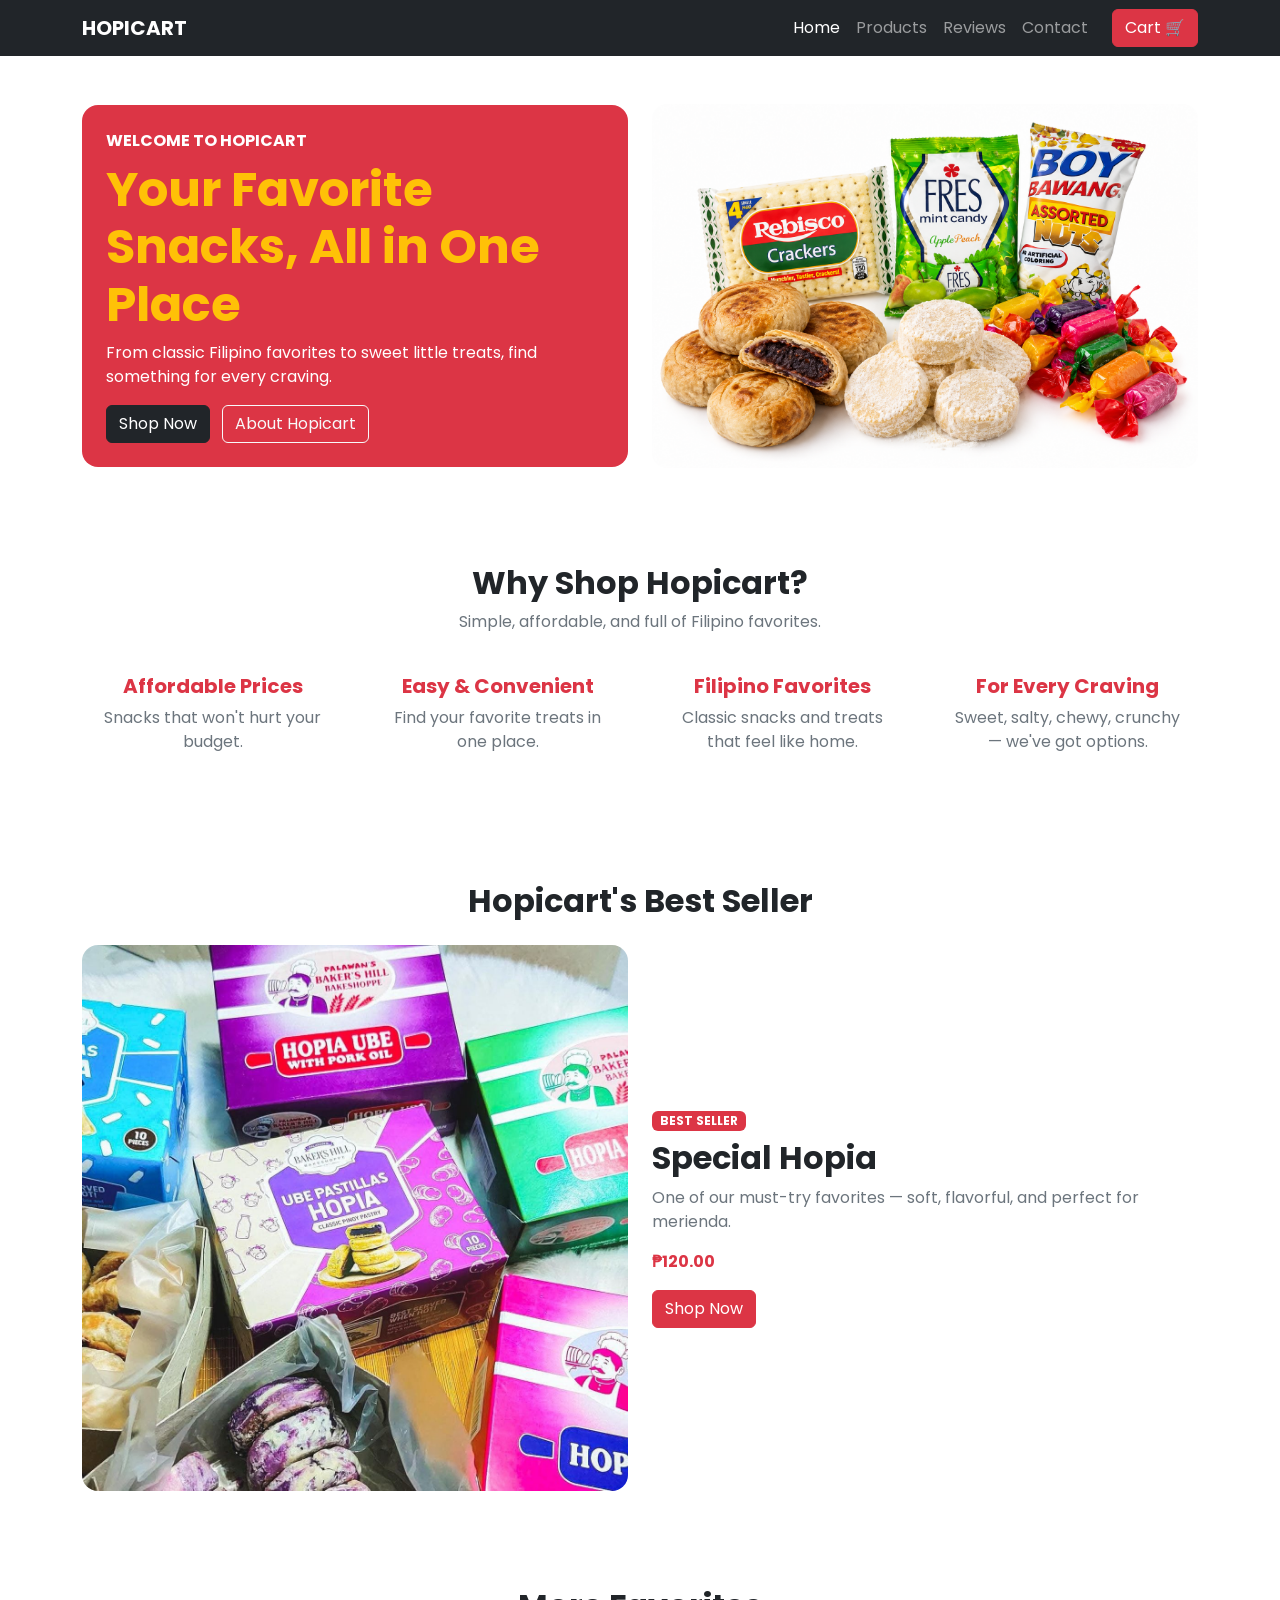
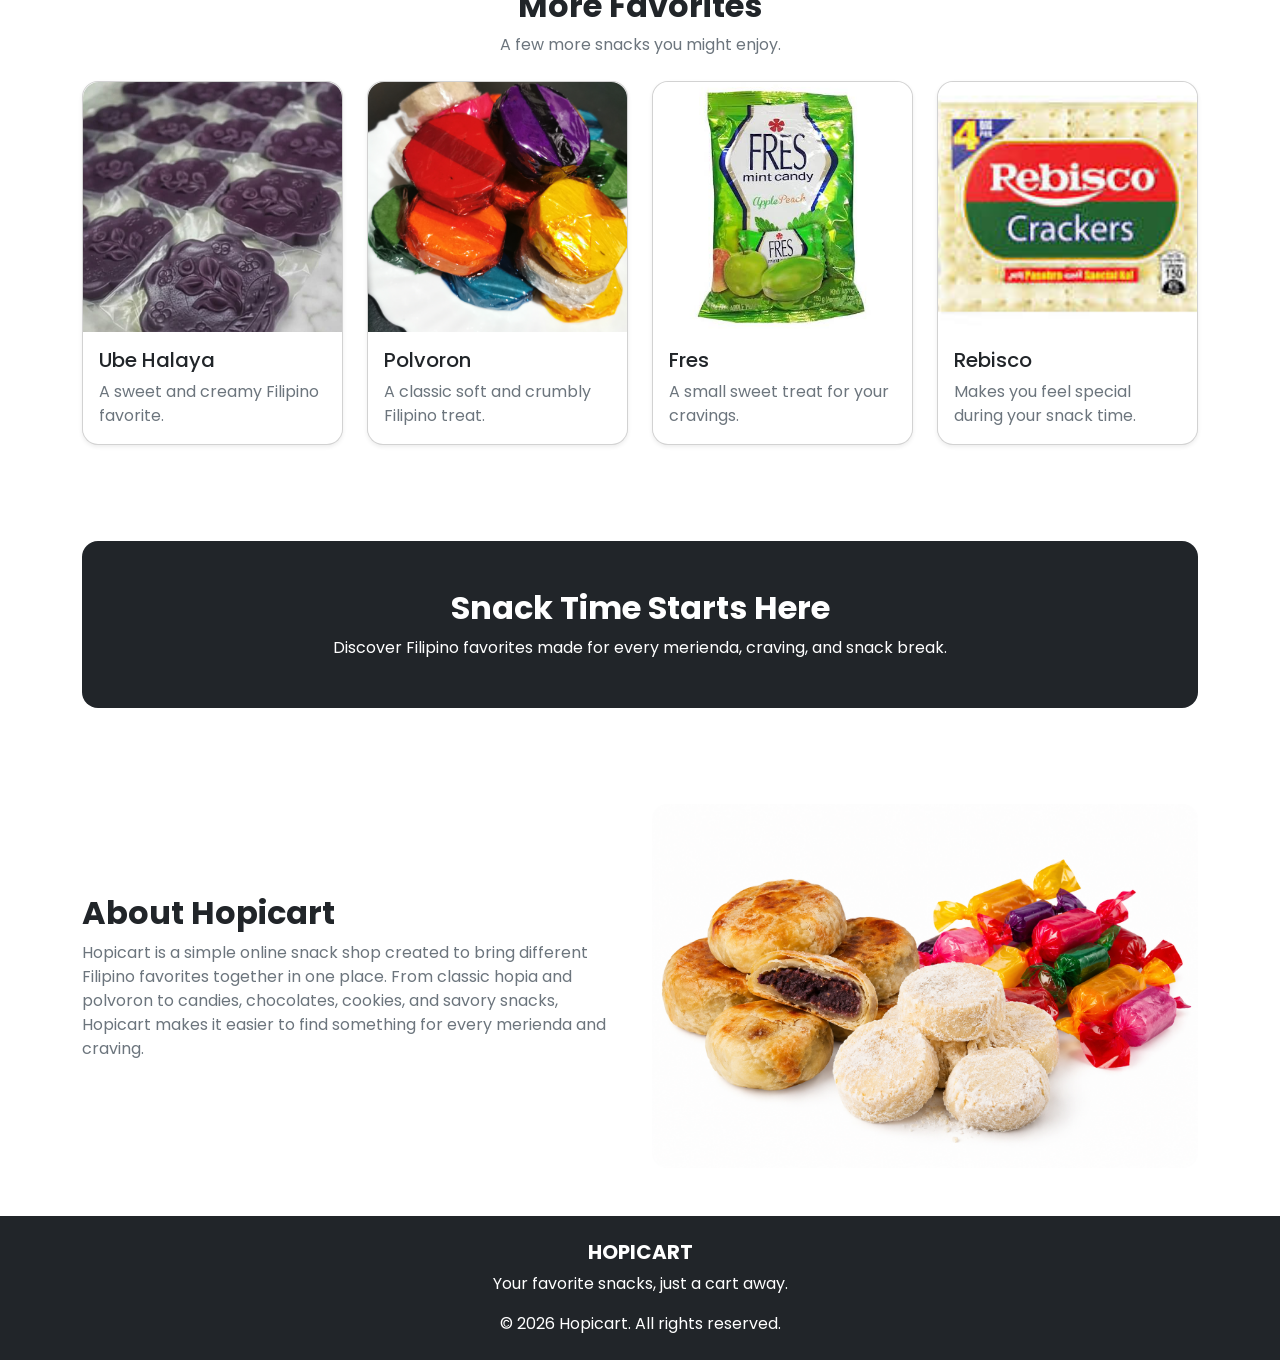
==== index.html @ 892dd205 "Add files via upload" ====
<!doctype html>
<html lang="en">
  <head>
    <meta charset="UTF-8" />
    <meta name="viewport" content="width=device-width, initial-scale=1.0" />

    <title>Hopicart - Home</title>

    <!-- Google Font -->
    <link
      href="https://fonts.googleapis.com/css2?family=Poppins:wght@400;500;600;700&display=swap"
      rel="stylesheet"
    />

    <!-- Bootstrap CSS -->
    <link
      href="https://cdn.jsdelivr.net/npm/bootstrap@5.3.8/dist/css/bootstrap.min.css"
      rel="stylesheet"
    />

    <!-- Custom CSS -->
    <link rel="stylesheet" href="style.css" />
  </head>

  <body>
    <!-- Bootstrap Navbar -->
    <header>
      <nav class="navbar navbar-expand-lg bg-dark navbar-dark">
        <div class="container">
          <a class="navbar-brand fw-bold" href="index.html"> HOPICART </a>

          <button
            class="navbar-toggler"
            type="button"
            data-bs-toggle="collapse"
            data-bs-target="#navbarNav"
          >
            <span class="navbar-toggler-icon"></span>
          </button>

          <div class="collapse navbar-collapse" id="navbarNav">
            <ul class="navbar-nav ms-auto me-3">
              <li class="nav-item">
                <a class="nav-link active" href="index.html"> Home </a>
              </li>

              <li class="nav-item">
                <a class="nav-link" href="products.html"> Products </a>
              </li>

              <li class="nav-item">
                <a class="nav-link" href="reviews.html"> Reviews </a>
              </li>

              <li class="nav-item">
                <a class="nav-link" href="contact.html"> Contact </a>
              </li>
            </ul>

            <a href="#" class="btn btn-danger"> Cart 🛒 </a>
          </div>
        </div>
      </nav>
    </header>

    <main>
      <!-- Hero Section -->
      <section class="container py-5">
        <div class="row align-items-center g-4">
          <div class="col-12 col-md-6">
            <div class="bg-danger rounded-4 p-4">
              <p class="text-white fw-bold mb-2">WELCOME TO HOPICART</p>

              <h1 class="display-5 fw-bold text-warning">
                Your Favorite Snacks, All in One Place
              </h1>

              <p class="text-secondary text-white">
                From classic Filipino favorites to sweet little treats, find
                something for every craving.
              </p>

              <a href="products.html" class="btn btn-dark me-2"> Shop Now </a>

              <a href="#about" class="btn btn-outline-light">
                About Hopicart
              </a>
            </div>
          </div>

          <div class="col-12 col-md-6">
            <img
              src="images/hero-snacks.jpg"
              class="img-fluid rounded-4"
              alt="Assorted Hopicart snacks"
            />
          </div>
        </div>
      </section>

      <!-- Why Shop Hopicart -->
      <section class="container py-5">
        <div class="text-center mb-4">
          <h2 class="fw-bold">Why Shop Hopicart?</h2>

          <p class="text-secondary">
            Simple, affordable, and full of Filipino favorites.
          </p>
        </div>

        <div class="row g-4 text-center">
          <div class="col-12 col-md-6 col-lg-3">
            <div class="p-3">
              <h3 class="h5 fw-bold text-danger">Affordable Prices</h3>

              <p class="text-secondary">Snacks that won't hurt your budget.</p>
            </div>
          </div>

          <div class="col-12 col-md-6 col-lg-3">
            <div class="p-3">
              <h3 class="h5 fw-bold text-danger">Easy & Convenient</h3>

              <p class="text-secondary">
                Find your favorite treats in one place.
              </p>
            </div>
          </div>

          <div class="col-12 col-md-6 col-lg-3">
            <div class="p-3">
              <h3 class="h5 fw-bold text-danger">Filipino Favorites</h3>

              <p class="text-secondary">
                Classic snacks and treats that feel like home.
              </p>
            </div>
          </div>

          <div class="col-12 col-md-6 col-lg-3">
            <div class="p-3">
              <h3 class="h5 fw-bold text-danger">For Every Craving</h3>

              <p class="text-secondary">
                Sweet, salty, chewy, crunchy — we've got options.
              </p>
            </div>
          </div>
        </div>
      </section>

      <!-- Bootstrap Best Seller Section -->
      <section class="container py-5">
        <div class="text-center mb-4">
          <h2 class="fw-bold">Hopicart's Best Seller</h2>
        </div>

        <div class="row align-items-center g-4">
          <div class="col-12 col-md-6">
            <img
              src="images/special-hopia.jpg"
              class="img-fluid rounded-4"
              alt="Special Hopia"
            />
          </div>

          <div class="col-12 col-md-6">
            <span class="badge bg-danger mb-2"> BEST SELLER </span>

            <h2 class="fw-bold">Special Hopia</h2>

            <p class="text-secondary">
              One of our must-try favorites — soft, flavorful, and perfect for
              merienda.
            </p>

            <p class="fw-bold text-danger">₱120.00</p>

            <a href="products.html" class="btn btn-danger"> Shop Now </a>
          </div>
        </div>
      </section>

      <!-- Bootstrap Product Cards -->
      <section class="container py-5">
        <div class="text-center mb-4">
          <h2 class="fw-bold">More Favorites</h2>

          <p class="text-secondary">A few more snacks you might enjoy.</p>
        </div>

        <div class="row g-4">
          <!-- Ube Halaya -->
          <article class="col-12 col-sm-6 col-lg-3">
            <div class="card h-100 shadow-sm rounded-4">
              <img
                src="images/ube-halaya.jpg"
                class="card-img-top rounded-top-4"
                alt="Ube Halaya"
              />

              <div class="card-body">
                <h3 class="h5 card-title">Ube Halaya</h3>

                <p class="card-text text-secondary">
                  A sweet and creamy Filipino favorite.
                </p>
              </div>
            </div>
          </article>

          <!-- Polvoron -->
          <article class="col-12 col-sm-6 col-lg-3">
            <div class="card h-100 shadow-sm rounded-4">
              <img
                src="images/polvoron.png"
                class="card-img-top rounded-top-4"
                alt="Polvoron"
              />

              <div class="card-body">
                <h3 class="h5 card-title">Polvoron</h3>

                <p class="card-text text-secondary">
                  A classic soft and crumbly Filipino treat.
                </p>
              </div>
            </div>
          </article>

          <!-- XO -->
          <article class="col-12 col-sm-6 col-lg-3">
            <div class="card h-100 shadow-sm rounded-4">
              <img
                src="images/fres.png"
                class="card-img-top rounded-top-4"
                alt="Fres Candy"
              />

              <div class="card-body">
                <h3 class="h5 card-title">Fres</h3>

                <p class="card-text text-secondary">
                  A small sweet treat for your cravings.
                </p>
              </div>
            </div>
          </article>

          <!-- Piattos -->
          <article class="col-12 col-sm-6 col-lg-3">
            <div class="card h-100 shadow-sm rounded-4">
              <img
                src="images/rebisco.png"
                class="card-img-top rounded-top-4"
                alt="Piattos"
              />

              <div class="card-body">
                <h3 class="h5 card-title">Rebisco</h3>

                <p class="card-text text-secondary">
                  Makes you feel special during your snack time.
                </p>
              </div>
            </div>
          </article>
        </div>
      </section>

      <!-- Snack Time Section -->
      <section class="container py-5">
        <div class="bg-dark text-white text-center rounded-4 p-5">
          <h2 class="fw-bold">Snack Time Starts Here</h2>

          <p class="mb-0">
            Discover Filipino favorites made for every merienda, craving, and
            snack break.
          </p>
        </div>
      </section>

      <!-- Bootstrap About Section -->
      <section id="about" class="container py-5">
        <div class="row align-items-center g-4">
          <div class="col-12 col-md-6">
            <h2 class="fw-bold">About Hopicart</h2>

            <p class="text-secondary">
              Hopicart is a simple online snack shop created to bring different
              Filipino favorites together in one place. From classic hopia and
              polvoron to candies, chocolates, cookies, and savory snacks,
              Hopicart makes it easier to find something for every merienda and
              craving.
            </p>
          </div>

          <div class="col-12 col-md-6">
            <img
              src="images/snacks.jpg"
              class="img-fluid rounded-4"
              alt="Filipino snacks"
            />
          </div>
        </div>
      </section>
    </main>

    <!-- Bootstrap Footer -->
    <footer class="bg-dark text-white text-center py-4">
      <h2 class="h5 fw-bold">HOPICART</h2>

      <p>Your favorite snacks, just a cart away.</p>

      <p class="mb-0">&copy; 2026 Hopicart. All rights reserved.</p>
    </footer>

    <!-- Bootstrap JavaScript -->
    <script src="https://cdn.jsdelivr.net/npm/bootstrap@5.3.8/dist/js/bootstrap.bundle.min.js"></script>
  </body>
</html>
---- style.css ----
body {
  font-family: "Poppins", sans-serif;
}

.card-img-top {
  height: 250px;
  object-fit: cover;
}
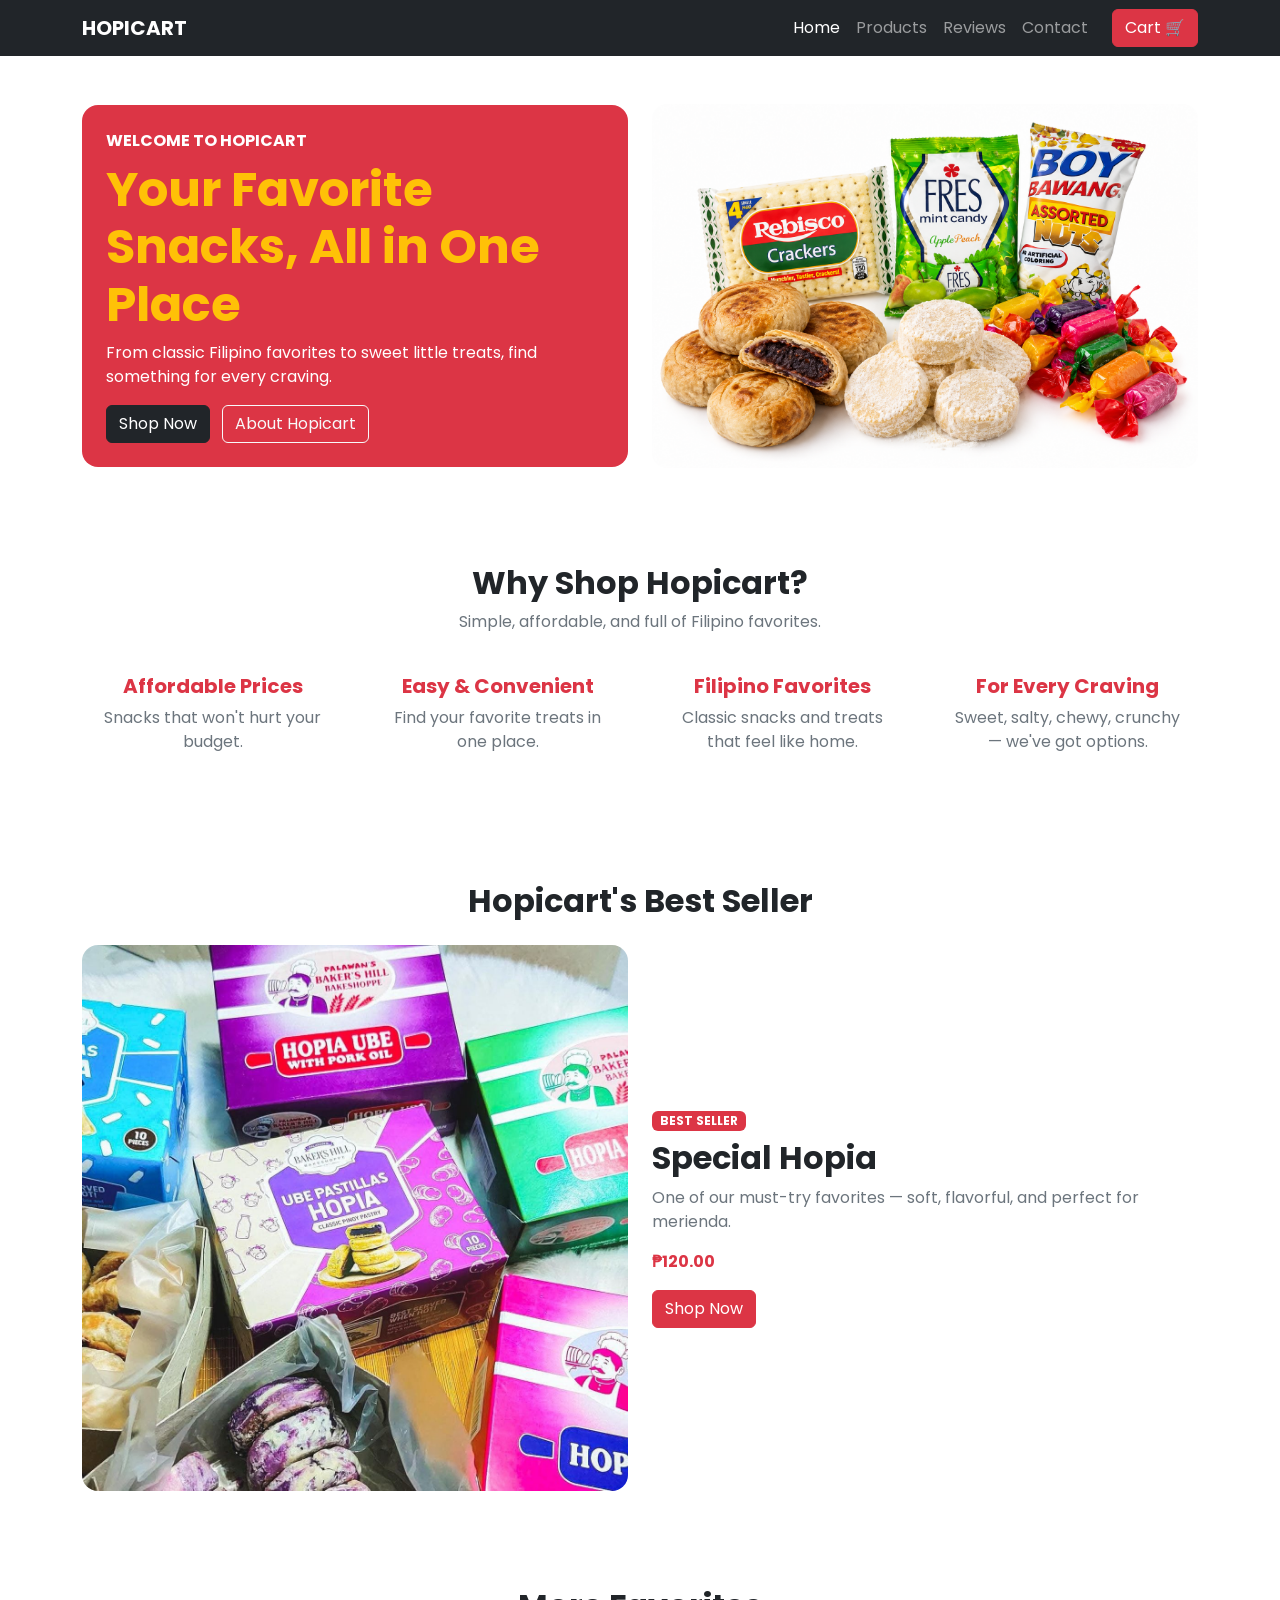
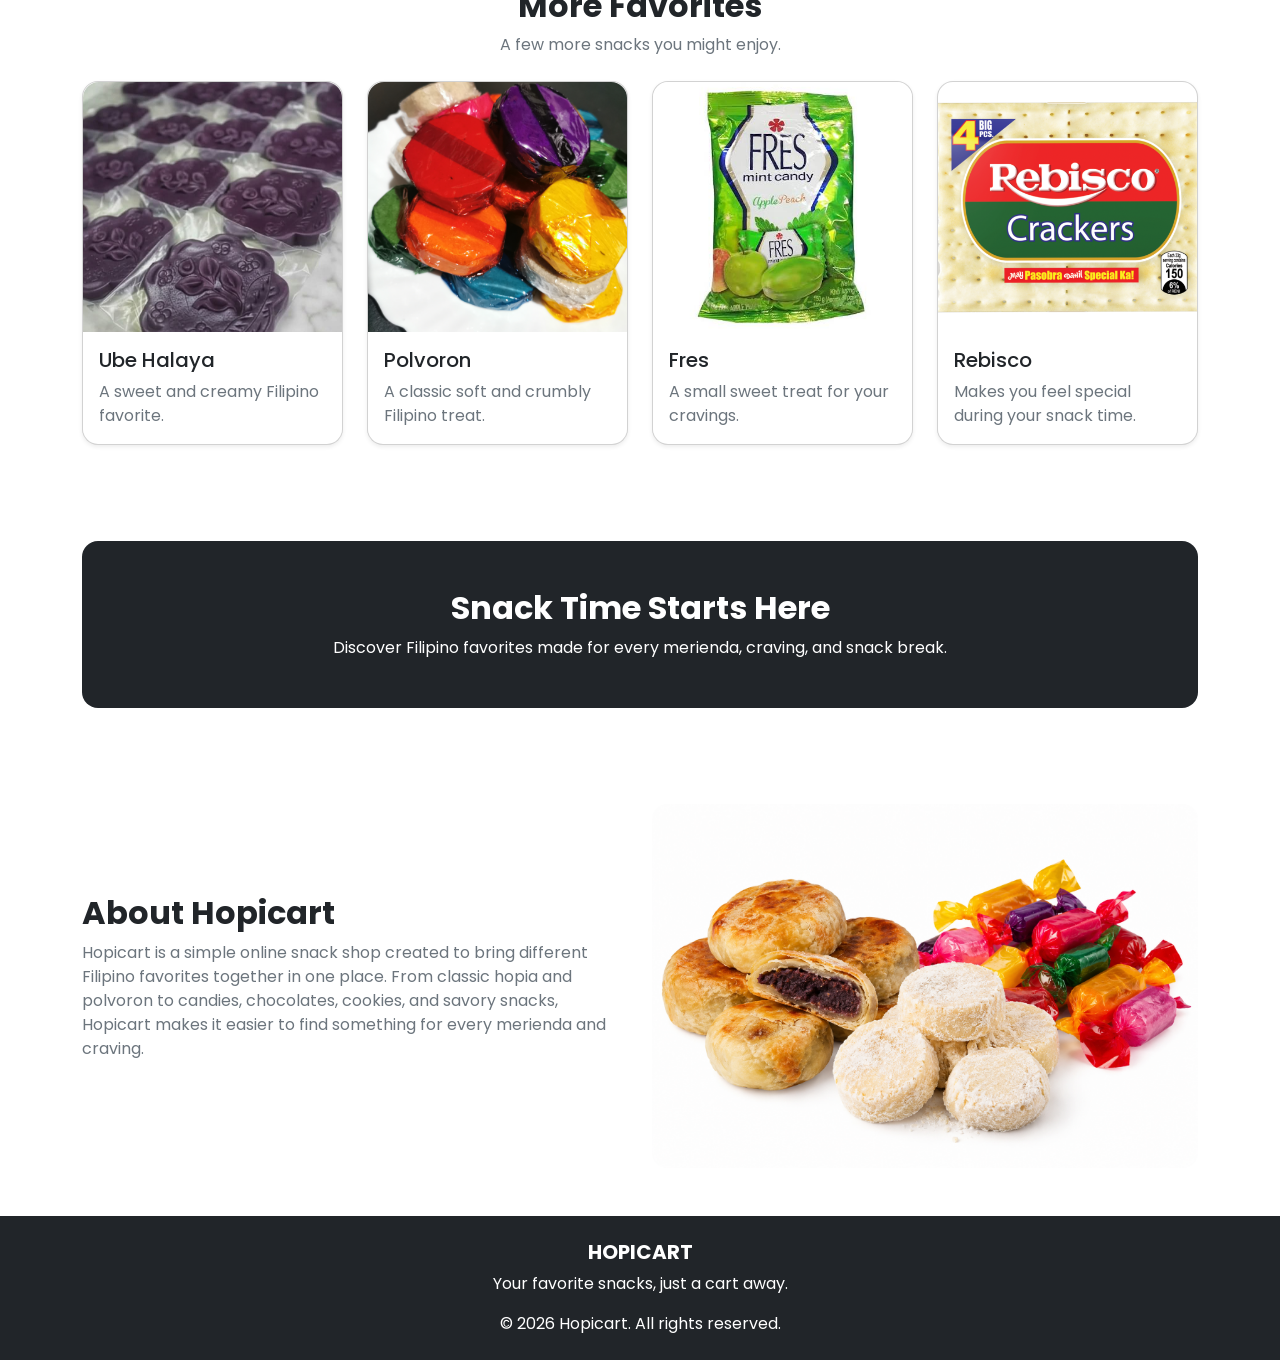
==== commit ca79373f: "Add files via upload" ====
--- a/index.html
+++ b/index.html
@@ -24,7 +24,7 @@
 
   <body>
     <!-- Bootstrap Navbar -->
-    <header>
+    <header class="sticky-top">
       <nav class="navbar navbar-expand-lg bg-dark navbar-dark">
         <div class="container">
           <a class="navbar-brand fw-bold" href="index.html"> HOPICART </a>
--- a/style.css
+++ b/style.css
@@ -1,3 +1,8 @@
+html {
+  scroll-behavior: smooth;
+  scroll-padding-top: 70px;
+}
+
 body {
   font-family: "Poppins", sans-serif;
 }
